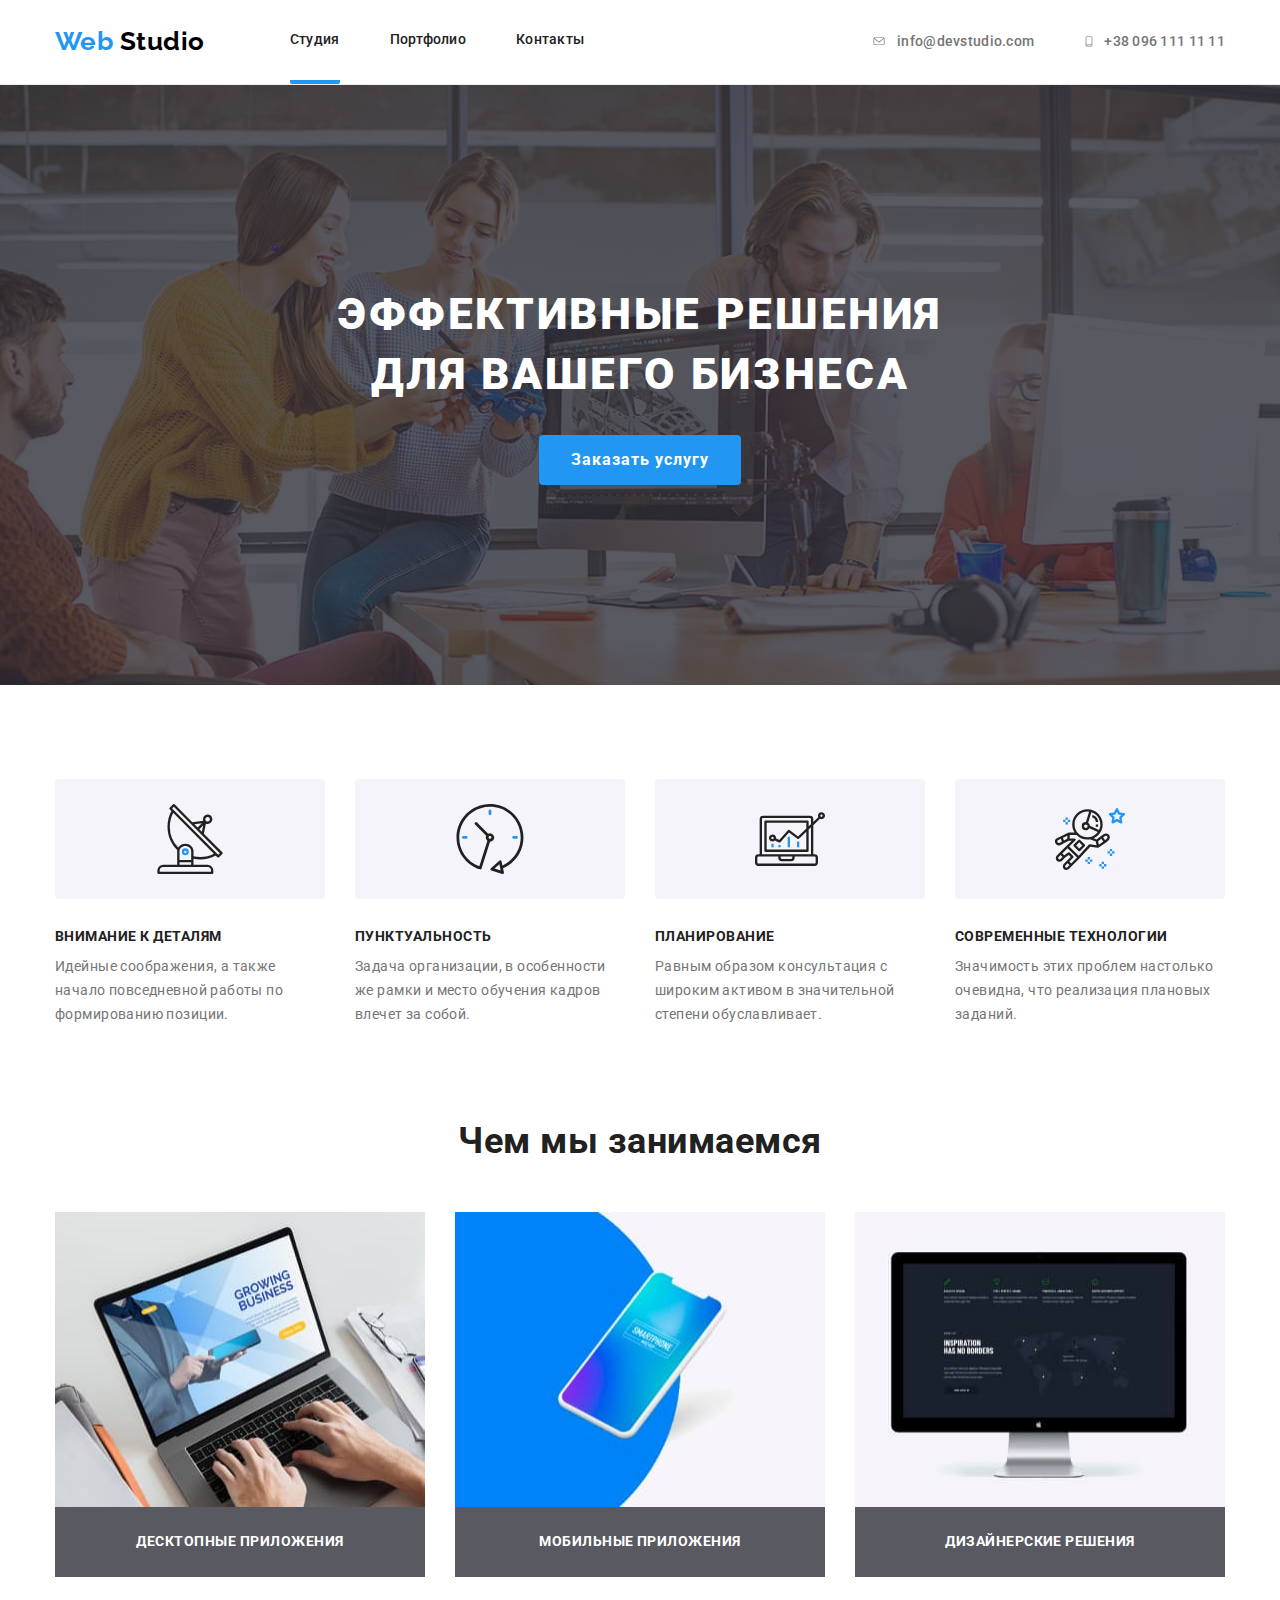
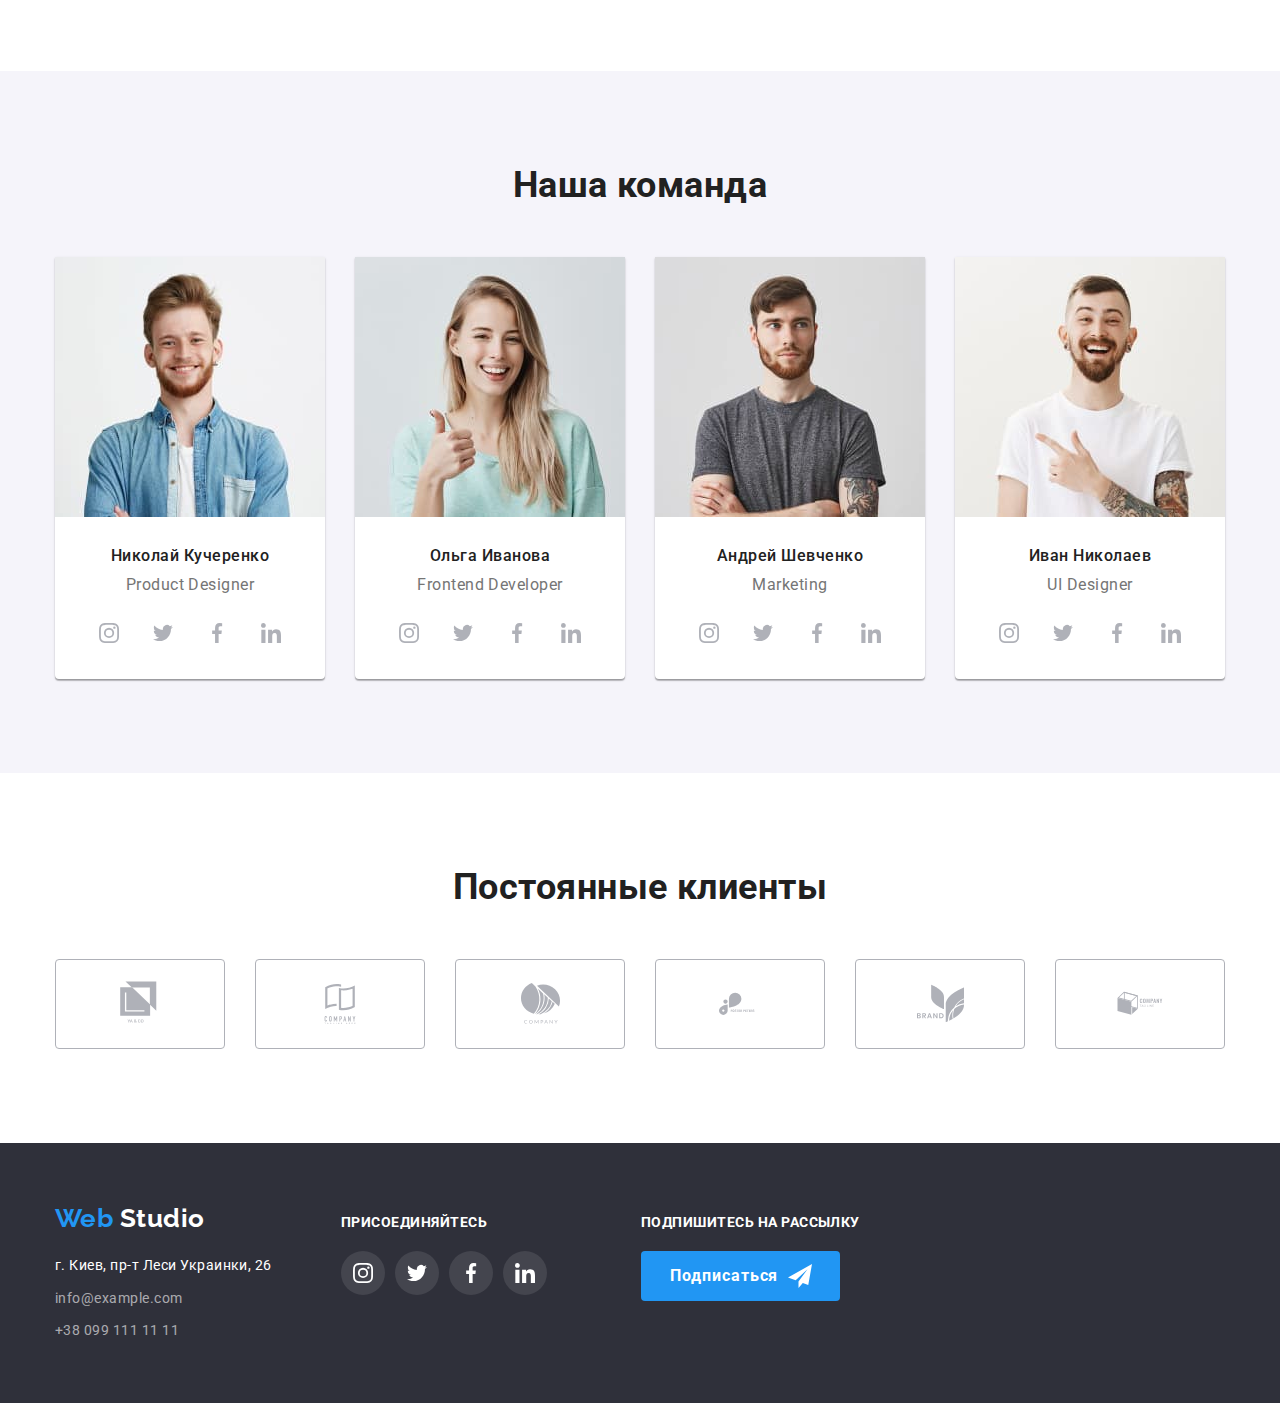
==== index.html @ b4833793 "update hm 4" ====
<!DOCTYPE html>
<html lang="ru">
  <head>
    <meta charset="UTF-8" />
    <meta name="viewport" content="width=device-width, initial-scale=1.0" />
    <title>Web Studio</title>
    <link
      href="https://fonts.googleapis.com/css2?family=Raleway:wght@700&family=Roboto:wght@400;500;700;900&display=swap"
      rel="stylesheet"
    />
    <link
      rel="stylesheet"
      href="https://cdnjs.cloudflare.com/ajax/libs/modern-normalize/0.7.0/modern-normalize.css"
    />
    <link rel="stylesheet" href="./css/styles.css" />
  </head>
  <body>
    <!-- Шапка сайта -->
    <header class="page-header">
      <div class="container">
        <nav class="header-navigation">
          <a class="logo" href="./index.html">
            <span class="logo-text">Web</span> Studio</a
          >
          <ul class="site-nav list">
            <li class="site-nav-item current">
              <a class="link" href="./index.html">Студия</a>
            </li>
            <li class="site-nav-item">
              <a class="link" href="./portfolio.html">Портфолио</a>
            </li>
            <li class="site-nav-item"><a class="link" href="">Контакты</a></li>
          </ul>
        </nav>
        <ul class="contacts list">
          <li class="contacts-item">
            <a class="link" href="mailto:info@devstudio.com"
              ><svg class="contacts-icon" width="16" height="11">
                <use href="./images/sprite.svg#icon-mail"></use>
              </svg>
              info@devstudio.com</a
            >
          </li>
          <li class="contacts-item">
            <a class="link" href="tel:+380961111111">
              <svg class="contacts-icon" width="10" height="15">
                <use href="./images/sprite.svg#icon-smartphone"></use>
              </svg>
              +38 096 111 11 11</a
            >
          </li>
        </ul>
      </div>
    </header>
    <!-- Основное содержание -->
    <main>
      <!-- Блок герой -->
      <div class="hero">
        <section class="section-hero">
          <h1 class="hero-title">
            Эффективные решения<br />
            для вашего бизнеса
          </h1>
          <button class="hero-button button" type="button">
            Заказать услугу
          </button>
        </section>
      </div>
      <!-- Особенности -->
      <section class="features-section section">
        <div class="container">
          <h2 class="visually-hidden">Особенности</h2>
          <ul class="features list">
            <li class="features-item">
              <div class="features-item-box">
                <svg width="70" height="70">
                  <use href="./images/sprite.svg#icon-antenna"></use>
                </svg>
              </div>
              <h3 class="features-title">Внимание к деталям</h3>
              <p class="features-text">
                Идейные соображения, а также начало повседневной работы по
                формированию позиции.
              </p>
            </li>
            <li class="features-item">
              <div class="features-item-box">
                <svg width="70" height="70">
                  <use href="./images/sprite.svg#icon-clock"></use>
                </svg>
              </div>
              <h3 class="features-title">Пунктуальность</h3>
              <p class="features-text">
                Задача организации, в особенности же рамки и место обучения
                кадров влечет за собой.
              </p>
            </li>
            <li class="features-item">
              <div class="features-item-box">
                <svg width="70" height="70">
                  <use href="./images/sprite.svg#icon-diagram"></use>
                </svg>
              </div>
              <h3 class="features-title">Планирование</h3>
              <p class="features-text">
                Равным образом консультация с широким активом в значительной
                степени обуславливает.
              </p>
            </li>
            <li class="features-item">
              <div class="features-item-box">
                <svg width="70" height="70">
                  <use href="./images/sprite.svg#icon-astronaut"></use>
                </svg>
              </div>
              <h3 class="features-title">Современные технологии</h3>
              <p class="features-text">
                Значимость этих проблем настолько очевидна, что реализация
                плановых заданий.
              </p>
            </li>
          </ul>
        </div>
      </section>
      <!-- Чем мы занимаемся -->
      <section class="works-section section">
        <div class="container">
          <h2 class="section-title">Чем мы занимаемся</h2>
          <ul class="works list">
            <li class="works-item">
              <img
                src="./images/main-page/desktop.jpg"
                alt="Десктопные приложения"
                width="370"
                height="295"
              />
              <p class="works-text">Десктопные приложения</p>
            </li>
            <li class="works-item">
              <img
                src="./images/main-page/mobile.jpg"
                alt="Мобильные приложения"
                width="370"
                height="295"
              />
              <p class="works-text">Мобильные приложения</p>
            </li>
            <li class="works-item">
              <img
                src="./images/main-page/design.jpg"
                alt="Дизайнерские решения"
                width="370"
                height="295"
              />
              <p class="works-text">Дизайнерские решения</p>
            </li>
          </ul>
        </div>
      </section>
      <!-- Наша Команда -->
      <section class="team-section section">
        <div class="container">
          <h2 class="section-title">Наша команда</h2>
          <ul class="team list">
            <li class="team-item">
              <img
                class="team-member-photo"
                src="./images/main-page/teamcard-1.jpg"
                alt="Дизайнер продукта"
                width="270"
                height="260"
              />
              <h3 class="team-member-name">Николай Кучеренко</h3>
              <p class="team-member-position">Product Designer</p>
              <ul class="team-member-contact list">
                <li class="team-member-contact-item">
                  <a class="link" href="" aria-label="Ссылка на Instagram"
                    ><svg class="icon">
                      <use href="./images/sprite.svg#icon-instagram"></use>
                    </svg>
                  </a>
                </li>
                <li class="team-member-contact-item">
                  <a class="link" href="" aria-label="Ссылка на Twitter"
                    ><svg class="icon">
                      <use href="./images/sprite.svg#icon-twitter"></use>
                    </svg>
                  </a>
                </li>
                <li class="team-member-contact-item">
                  <a class="link" href="" aria-label="Ссылка на Facebook"
                    ><svg class="icon">
                      <use href="./images/sprite.svg#icon-facebook"></use>
                    </svg>
                  </a>
                </li>
                <li class="team-member-contact-item">
                  <a class="link" href="" aria-label="Ссылка на LinkedIn"
                    ><svg class="icon">
                      <use href="./images/sprite.svg#icon-linkedin"></use>
                    </svg>
                  </a>
                </li>
              </ul>
            </li>
            <li class="team-item">
              <img
                class="team-member-photo"
                src="./images/main-page/teamcard-2.jpg"
                alt="Фронтенд разработчик"
                width="270"
                height="260"
              />
              <h3 class="team-member-name">Ольга Иванова</h3>
              <p class="team-member-position">Frontend Developer</p>
              <ul class="team-member-contact list">
                <li class="team-member-contact-item">
                  <a class="link" href="" aria-label="Ссылка на Instagram"
                    ><svg class="icon">
                      <use href="./images/sprite.svg#icon-instagram"></use>
                    </svg>
                  </a>
                </li>
                <li class="team-member-contact-item">
                  <a class="link" href="" aria-label="Ссылка на Twitter"
                    ><svg class="icon">
                      <use href="./images/sprite.svg#icon-twitter"></use>
                    </svg>
                  </a>
                </li>
                <li class="team-member-contact-item">
                  <a class="link" href="" aria-label="Ссылка на Facebook"
                    ><svg class="icon">
                      <use href="./images/sprite.svg#icon-facebook"></use>
                    </svg>
                  </a>
                </li>
                <li class="team-member-contact-item">
                  <a class="link" href="" aria-label="Ссылка на LinkedIn"
                    ><svg class="icon">
                      <use href="./images/sprite.svg#icon-linkedin"></use>
                    </svg>
                  </a>
                </li>
              </ul>
            </li>
            <li class="team-item">
              <img
                class="team-member-photo"
                src="./images/main-page/teamcard-3.jpg"
                alt="Маркетолог"
                width="270"
                height="260"
              />
              <h3 class="team-member-name">Андрей Шевченко</h3>
              <p class="team-member-position">Marketing</p>
              <ul class="team-member-contact list">
                <li class="team-member-contact-item">
                  <a class="link" href="" aria-label="Ссылка на Instagram"
                    ><svg class="icon">
                      <use href="./images/sprite.svg#icon-instagram"></use>
                    </svg>
                  </a>
                </li>
                <li class="team-member-contact-item">
                  <a class="link" href="" aria-label="Ссылка на Twitter"
                    ><svg class="icon">
                      <use href="./images/sprite.svg#icon-twitter"></use>
                    </svg>
                  </a>
                </li>
                <li class="team-member-contact-item">
                  <a class="link" href="" aria-label="Ссылка на Facebook"
                    ><svg class="icon">
                      <use href="./images/sprite.svg#icon-facebook"></use>
                    </svg>
                  </a>
                </li>
                <li class="team-member-contact-item">
                  <a class="link" href="" aria-label="Ссылка на LinkedIn"
                    ><svg class="icon">
                      <use href="./images/sprite.svg#icon-linkedin"></use>
                    </svg>
                  </a>
                </li>
              </ul>
            </li>
            <li class="team-item">
              <img
                class="team-member-photo"
                src="./images/main-page/teamcard-4.jpg"
                alt="Дизайнер пользовательского интерфейса"
                width="270"
                height="260"
              />
              <h3 class="team-member-name">Иван Николаев</h3>
              <p class="team-member-position">UI Designer</p>
              <ul class="team-member-contact list">
                <li class="team-member-contact-item">
                  <a class="link" href="" aria-label="Ссылка на Instagram"
                    ><svg class="icon">
                      <use href="./images/sprite.svg#icon-instagram"></use>
                    </svg>
                  </a>
                </li>
                <li class="team-member-contact-item">
                  <a class="link" href="" aria-label="Ссылка на Twitter"
                    ><svg class="icon">
                      <use href="./images/sprite.svg#icon-twitter"></use>
                    </svg>
                  </a>
                </li>
                <li class="team-member-contact-item">
                  <a class="link" href="" aria-label="Ссылка на Facebook"
                    ><svg class="icon">
                      <use href="./images/sprite.svg#icon-facebook"></use>
                    </svg>
                  </a>
                </li>
                <li class="team-member-contact-item">
                  <a class="link" href="" aria-label="Ссылка на LinkedIn"
                    ><svg class="icon">
                      <use href="./images/sprite.svg#icon-linkedin"></use>
                    </svg>
                  </a>
                </li>
              </ul>
            </li>
          </ul>
        </div>
      </section>
      <!-- Постоянные клиенты -->
      <section class="customers-section section">
        <div class="container">
          <h2 class="section-title">Постоянные клиенты</h2>
          <ul class="customers list">
            <li class="customers-item">
              <a class="link" href="" aria-label="Ссылка на company1"
                ><div class="customers-item-box">
                  <svg width="44" height="49">
                    <use href="./images/sprite.svg#icon-customer-1"></use>
                  </svg></div
              ></a>
            </li>
            <li class="customers-item">
              <a class="link" href="" aria-label="Ссылка на company2"
                ><div class="customers-item-box">
                  <svg width="40" height="52">
                    <use href="./images/sprite.svg#icon-customer-2"></use>
                  </svg></div
              ></a>
            </li>
            <li class="customers-item">
              <a class="link" href="" aria-label="Ссылка на company3"
                ><div class="customers-item-box">
                  <svg width="41" height="43">
                    <use href="./images/sprite.svg#icon-customer-3"></use>
                  </svg></div
              ></a>
            </li>
            <li class="customers-item">
              <a class="link" href="" aria-label="Ссылка на company4"
                ><div class="customers-item-box">
                  <svg width="80" height="42">
                    <use href="./images/sprite.svg#icon-customer-4"></use>
                  </svg></div
              ></a>
            </li>
            <li class="customers-item">
              <a class="link" href="" aria-label="Ссылка на company5"
                ><div class="customers-item-box">
                  <svg width="59" height="47">
                    <use href="./images/sprite.svg#icon-customer-5"></use>
                  </svg></div
              ></a>
            </li>
            <li class="customers-item">
              <a class="link" href="" aria-label="Ссылка на company6"
                ><div class="customers-item-box">
                  <svg width="88" height="45">
                    <use href="./images/sprite.svg#icon-customer-6"></use>
                  </svg></div
              ></a>
            </li>
          </ul>
        </div>
      </section>
    </main>
    <!-- Футер -->
    <footer class="footer">
      <!-- Контакты -->
      <div class="container">
        <div class="footer-address-box">
          <a class="footer-logo" href="./index.html"
            ><span class="logo-text-web">Web</span>
            <span class="logo-text-studio">Studio</span></a
          >
          <address class="address">
            <span class="address-text">г. Киев, пр-т Леси Украинки, 26</span>
            <a class="address-link" href="mailto:info@example.com"
              >info@example.com</a
            >
            <a class="address-link" href="tel:+380991111111"
              >+38 099 111 11 11</a
            >
          </address>
        </div>
        <!-- Соц. сети -->
        <div class="social-networks-box">
          <b class="subscription">Присоединяйтесь</b>
          <ul class="list">
            <li class="social-networks-item">
              <a class="link" href="" aria-label="Ссылка на Instagram"
                ><svg class="icon">
                  <use href="./images/sprite.svg#icon-footer-instagram"></use>
                </svg>
              </a>
            </li>
            <li class="social-networks-item">
              <a class="link" href="" aria-label="Ссылка на Twitter"
                ><svg class="icon">
                  <use href="./images/sprite.svg#icon-footer-twitter"></use>
                </svg>
              </a>
            </li>
            <li class="social-networks-item">
              <a class="link" href="" aria-label="Ссылка на Facebook"
                ><svg class="icon">
                  <use href="./images/sprite.svg#icon-footer-facebook"></use>
                </svg>
              </a>
            </li>
            <li class="social-networks-item">
              <a class="link" href="" aria-label="Ссылка на LinkedIn"
                ><svg class="icon">
                  <use href="./images/sprite.svg#icon-footer-linkedin"></use>
                </svg>
              </a>
            </li>
          </ul>
        </div>
        <!-- Подписка -->
        <div class="footer-subscription-box">
          <b class="subscription">Подпишитесь на рассылку</b>
          <button class="footer-btn button" type="button">
            Подписаться
            <svg class="icon" width="24" height="24">
              <use href="./images/sprite.svg#icon-footer-button"></use>
            </svg>
          </button>
        </div>
      </div>
    </footer>
  </body>
</html>
---- css/styles.css ----
:root {
  --primary-text-color: #757575;
  --secondary-text-color: #ffffff;
  --accent-color: #2196f3;
  --title-text-color: #212121;
}

html {
  box-sizing: border-box;
}

*,
*::before,
*::after {
  box-sizing: inherit;
}

body {
  background-color: #ffffff;
  color: var(--primary-text-color);
  font-family: 'Roboto', sans-serif;
  letter-spacing: 0.03em;
}

.visually-hidden {
  position: absolute;
  width: 1px;
  height: 1px;
  margin: -1px;
  border: 0;
  padding: 0;

  white-space: nowrap;
  clip-path: inset(100%);
  clip: rect(0 0 0 0);
  overflow: hidden;
}

.list {
  margin: 0;
  padding: 0;
  list-style: none;
}

.container {
  width: 1200px;
  padding-left: 15px;
  padding-right: 15px;
  margin: 0 auto;
}

.button {
  background-color: var(--accent-color);
  color: var(--secondary-text-color);
  font-family: inherit;
  font-weight: 700;
  font-size: 16px;
  line-height: 1.87;
  text-align: center;
  letter-spacing: 0.06em;
  border: none;
  border-radius: 4px;
  cursor: pointer;
}

.button:hover,
.button:focus {
  background-color: #188ce8;
}

/* Header */

.page-header {
  border-bottom: 1px solid #ececec;
}

.page-header .container {
  display: flex;
  align-items: center;
}

.logo {
  margin-right: 85px;

  color: #000000;
  text-decoration: none;
  font-family: 'Raleway', sans-serif;
  font-weight: 700;
  font-size: 26px;
  line-height: 1.2;
}

.logo-text {
  color: var(--accent-color);
}

/* Site nav, Contacts */

.header-navigation {
  display: flex;
  align-items: center;
}

.site-nav {
  display: flex;
}

.site-nav .site-nav-item:not(:last-child) {
  margin-right: 50px;
}

.site-nav .link {
  display: block;
  padding-top: 32px;
  padding-bottom: 32px;

  text-decoration: none;
  color: var(--title-text-color);
  font-weight: 500;
  font-size: 14px;
  line-height: 1.14;
  letter-spacing: 0.02em;
}

.site-nav .site-nav-item.current {
  border-bottom: 4px solid var(--accent-color);
  border-radius: 2px;
}

.contacts {
  display: flex;
  margin-left: auto;
}

.contacts .contacts-item:first-child {
  margin-right: 50px;
}

.contacts .link {
  display: flex;
  align-items: center;

  text-decoration: none;
  color: inherit;
  font-weight: 500;
  font-size: 14px;
  line-height: 1.14;
  letter-spacing: 0.02em;
}

.contacts-icon {
  margin-right: 10px;

  fill: var(--primary-text-color);
}

.contacts .link:hover .contacts-icon,
.contacts .link:focus .contacts-icon {
  fill: var(--accent-color);
}

.site-nav .link:hover,
.site-nav .link:focus,
.contacts .link:hover,
.contacts .link:focus {
  color: var(--accent-color);
}

/* Main */
/* Hero */

.hero {
  max-width: 1600px;
  height: 600px;
  margin: 0 auto;

  background-color: var(--primary-text-color);
  background-image: linear-gradient(
      rgba(47, 48, 58, 0.8),
      rgba(47, 48, 58, 0.8)
    ),
    url('../images/main-page/hero-image.jpg');
  background-size: cover;
  background-repeat: no-repeat;
  background-position: center;
}

.section-hero {
  padding-top: 200px;
  padding-bottom: 280px;

  text-align: center;
}

.hero-title {
  margin-top: 0;
  margin-bottom: 30px;

  color: var(--secondary-text-color);
  font-weight: 900;
  font-size: 44px;
  line-height: 1.36;
  letter-spacing: 0.06em;
  text-transform: uppercase;
}

.hero .hero-button {
  padding: 10px 32px;
}

/* Section title */
.section-title {
  margin-top: 0;
  margin-bottom: 50px;

  color: var(--title-text-color);
  font-weight: 700;
  font-size: 36px;
  line-height: 1.16;
  text-align: center;
}

/* Features */

.features-section {
  padding-top: 94px;
  padding-bottom: 94px;
}

.features {
  display: flex;
}

.features-item:not(:last-child) {
  margin-right: 30px;
}

.features-item-box {
  display: flex;
  justify-content: center;
  align-items: center;
  margin-bottom: 30px;
  width: 270px;
  height: 120px;

  background: #f5f4fa;
  border-radius: 4px;
}

.features-title {
  margin-top: 0;
  margin-bottom: 10px;

  color: var(--title-text-color);
  font-weight: 700;
  font-size: 14px;
  line-height: 1.14;
  text-transform: uppercase;
}

.features-text {
  margin-top: 0;
  margin-bottom: 0;

  font-weight: 400;
  font-size: 14px;
  line-height: 1.71;
  letter-spacing: 0.03em;
}
/* Works */

.works-section {
  padding-bottom: 94px;
}

.works {
  display: flex;
}

.works-item img {
  display: block;
}

.works-item:not(:last-child) {
  margin-right: 30px;
}

.works-text {
  margin: 0;
  padding-top: 27px;
  padding-bottom: 27px;

  background-color: rgba(47, 48, 58, 0.8);
  color: var(--secondary-text-color);
  font-weight: 700;
  font-size: 14px;
  line-height: 1.14;
  text-align: center;
  text-transform: uppercase;
}

/* Team */
.team-section {
  padding-top: 94px;
  padding-bottom: 94px;

  background-color: #f5f4fa;
}

.team {
  display: flex;
}

.team-member-photo {
  display: block;
  margin-bottom: 30px;
}

.team-member-name {
  margin-top: 0;
  margin-bottom: 10px;

  color: var(--title-text-color);
  font-weight: 500;
  font-size: 16px;
  line-height: 1.18;
  text-align: center;
}

.team-member-position {
  margin-top: 0px;
  margin-bottom: 16px;

  font-weight: 400;
  font-size: 16px;
  line-height: 1.18;
  text-align: center;
}

.team-member-contact {
  display: flex;
  padding-left: 32px;
  padding-right: 32px;
  padding-bottom: 24px;
}

.team-member-contact-item {
}

.team-member-contact-item:not(:last-child) {
  margin-right: 10px;
}

.team-member-contact-item .link {
  display: block;
  padding: 12px;
  border-radius: 50%;
}

.team-member-contact-item .icon {
  width: 20px;
  height: 20px;
  vertical-align: middle;
  fill: #afb1b8;
}

.team-item {
  background-color: var(--secondary-text-color);
  box-shadow: 0px 2px 1px rgba(0, 0, 0, 0.2), 0px 1px 1px rgba(0, 0, 0, 0.14),
    0px 1px 3px rgba(0, 0, 0, 0.12);
  border-radius: 0px 0px 4px 4px;
}

.team-item:not(:last-child) {
  margin-right: 30px;
}

.team .link {
  text-decoration: none;
  color: #afb1b8;
}

.team .link:hover,
.team .link:focus {
  background-color: var(--accent-color);
}

.team .link:hover .icon,
.team .link:focus .icon {
  fill: #ffffff;
}

/* Customers */

.customers-section {
  padding-top: 94px;
  padding-bottom: 94px;
}

.customers {
  display: flex;
}

.customers-item-box {
  display: flex;
  justify-content: center;
  align-items: center;

  width: 170px;
  height: 90px;
  border: 1px solid #afb1b8;
  border-radius: 4px;
}

.customers-item-box:hover {
  border: 1px solid var(--accent-color);
  --color3: var(--accent-color);
}

.customers-item:not(:last-child) {
  margin-right: 30px;
}

.customers .link {
  text-decoration: none;
  color: #afb1b8;
}

.customers .link:hover,
.customers .link:focus {
  color: var(--accent-color);
}

/* Footer */
.footer {
  max-width: 1600px;
  margin: 0 auto;

  display: flex;
  padding-top: 60px;
  padding-bottom: 60px;

  background-color: #2f303a;
}

.footer .container {
  display: flex;
  align-items: baseline;
}

.footer-logo {
  text-decoration: none;
  font-family: 'Raleway', sans-serif;
  font-weight: 700;
  font-size: 26px;
  line-height: 1.19;
}

.logo-text-web {
  color: var(--accent-color);
}

.logo-text-studio {
  color: var(--secondary-text-color);
}

/* Address */

.footer-address-box {
  margin-right: 69px;
}

.address {
  margin-top: 20px;
}

.address-text {
  display: block;
  margin-bottom: 9px;

  color: var(--secondary-text-color);
  font-style: normal;
  font-weight: 400;
  font-size: 14px;
  line-height: 1.71;
}

.address-link {
  display: block;

  text-decoration: none;
  color: rgba(255, 255, 255, 0.6);
  font-style: normal;
  font-weight: 400;
  font-size: 14px;
  line-height: 1.71;
}

.address-link:not(:last-child) {
  margin-bottom: 9px;
}

.address-link:hover,
.address-link:focus {
  color: var(--accent-color);
}

/* Social networks */

.social-networks-box {
  margin-right: 94px;
}

.social-networks-box .list {
  display: flex;
  margin-top: 20px;
}

.subscription {
  color: var(--secondary-text-color);
  text-transform: uppercase;
  font-weight: 700;
  font-size: 14px;
  line-height: 1.14;
}

.social-networks-item:not(:last-child) {
  margin-right: 10px;
}

.social-networks-box .icon {
  width: 20px;
  height: 20px;

  fill: #ffffff;
}

.social-networks-box .link {
  display: flex;
  padding: 12px;

  border-radius: 50%;
  background-color: rgba(255, 255, 255, 0.1);
  text-decoration: none;
  color: var(--secondary-text-color);
}

.social-networks-box .link:hover,
.social-networks-box .link:focus {
  background-color: var(--accent-color);
}

.footer-btn {
  display: flex;
  align-items: center;
  margin-top: 20px;
  padding-top: 10px;
  padding-bottom: 10px;
  padding-left: 29px;
  padding-right: 28px;
}

.footer-btn .icon {
  margin-left: 10px;
}

/* Portfolio */

.portfolio-section {
  padding-top: 93px;
  padding-bottom: 94px;
}

.list-filters {
  display: flex;
  justify-content: center;
  margin-bottom: 34px;
}

.list-filters-item:hover,
.list-filters-item:focus {
  box-shadow: 0px 2px 2px rgba(0, 0, 0, 0.12), 0px 1px 2px rgba(0, 0, 0, 0.08),
    0px 3px 1px rgba(0, 0, 0, 0.1);
  border-radius: 4px;
}

.list-filters-item:not(:last-child) {
  margin-right: 8px;
}

.list-filters .list-button {
  padding: 6px 22px;

  color: var(--title-text-color);
  background-color: #f5f4fa;
  font-weight: 500;
  font-size: 16px;
  line-height: 1.62;
  text-align: center;
  letter-spacing: 0.03em;
  border: none;
  border-radius: 4px;
  cursor: pointer;
}

.list-filters .list-button:hover,
.list-filters .list-button:focus {
  color: var(--secondary-text-color);
  background-color: var(--accent-color);
}

/* Projects */

.projects {
  display: flex;
  flex-wrap: wrap;
}

.projects-item {
  width: calc((100% - 60px) / 3);
}

.projects-item:not(:nth-last-child(-n + 3)) {
  margin-bottom: 30px;
}

.projects-item:not(:nth-child(3n)) {
  margin-right: 30px;
}

.projects-item:hover {
  box-shadow: 1px 4px 6px rgba(0, 0, 0, 0.16), 0px 4px 4px rgba(0, 0, 0, 0.06),
    0px 1px 1px rgba(0, 0, 0, 0.12);
}

.projects-box {
  padding-top: 20px;

  border-left: 1px solid #eeeeee;
  border-right: 1px solid #eeeeee;
  border-bottom: 1px solid #eeeeee;
}

.projects-link {
  text-decoration: none;
  color: inherit;
}

.projects-link img {
  display: block;
}

.projects-title {
  margin: 0;
  margin-bottom: 4px;
  padding-left: 24px;
  padding-right: 24px;

  color: var(--title-text-color);
  font-weight: 700;
  font-size: 18px;
  line-height: 2;
  letter-spacing: 0.06em;
}

.projects-type {
  margin: 0;
  padding-left: 24px;
  padding-right: 24px;
  padding-bottom: 20px;

  font-weight: 400;
  font-size: 16px;
  line-height: 1.87;
}

/* .project-description {
  margin: 0;

  background-color: var(--accent-color);
  color: var(--secondary-text-color);
  font-weight: 400;
  font-size: 18px;
  line-height: 1.55;
} */
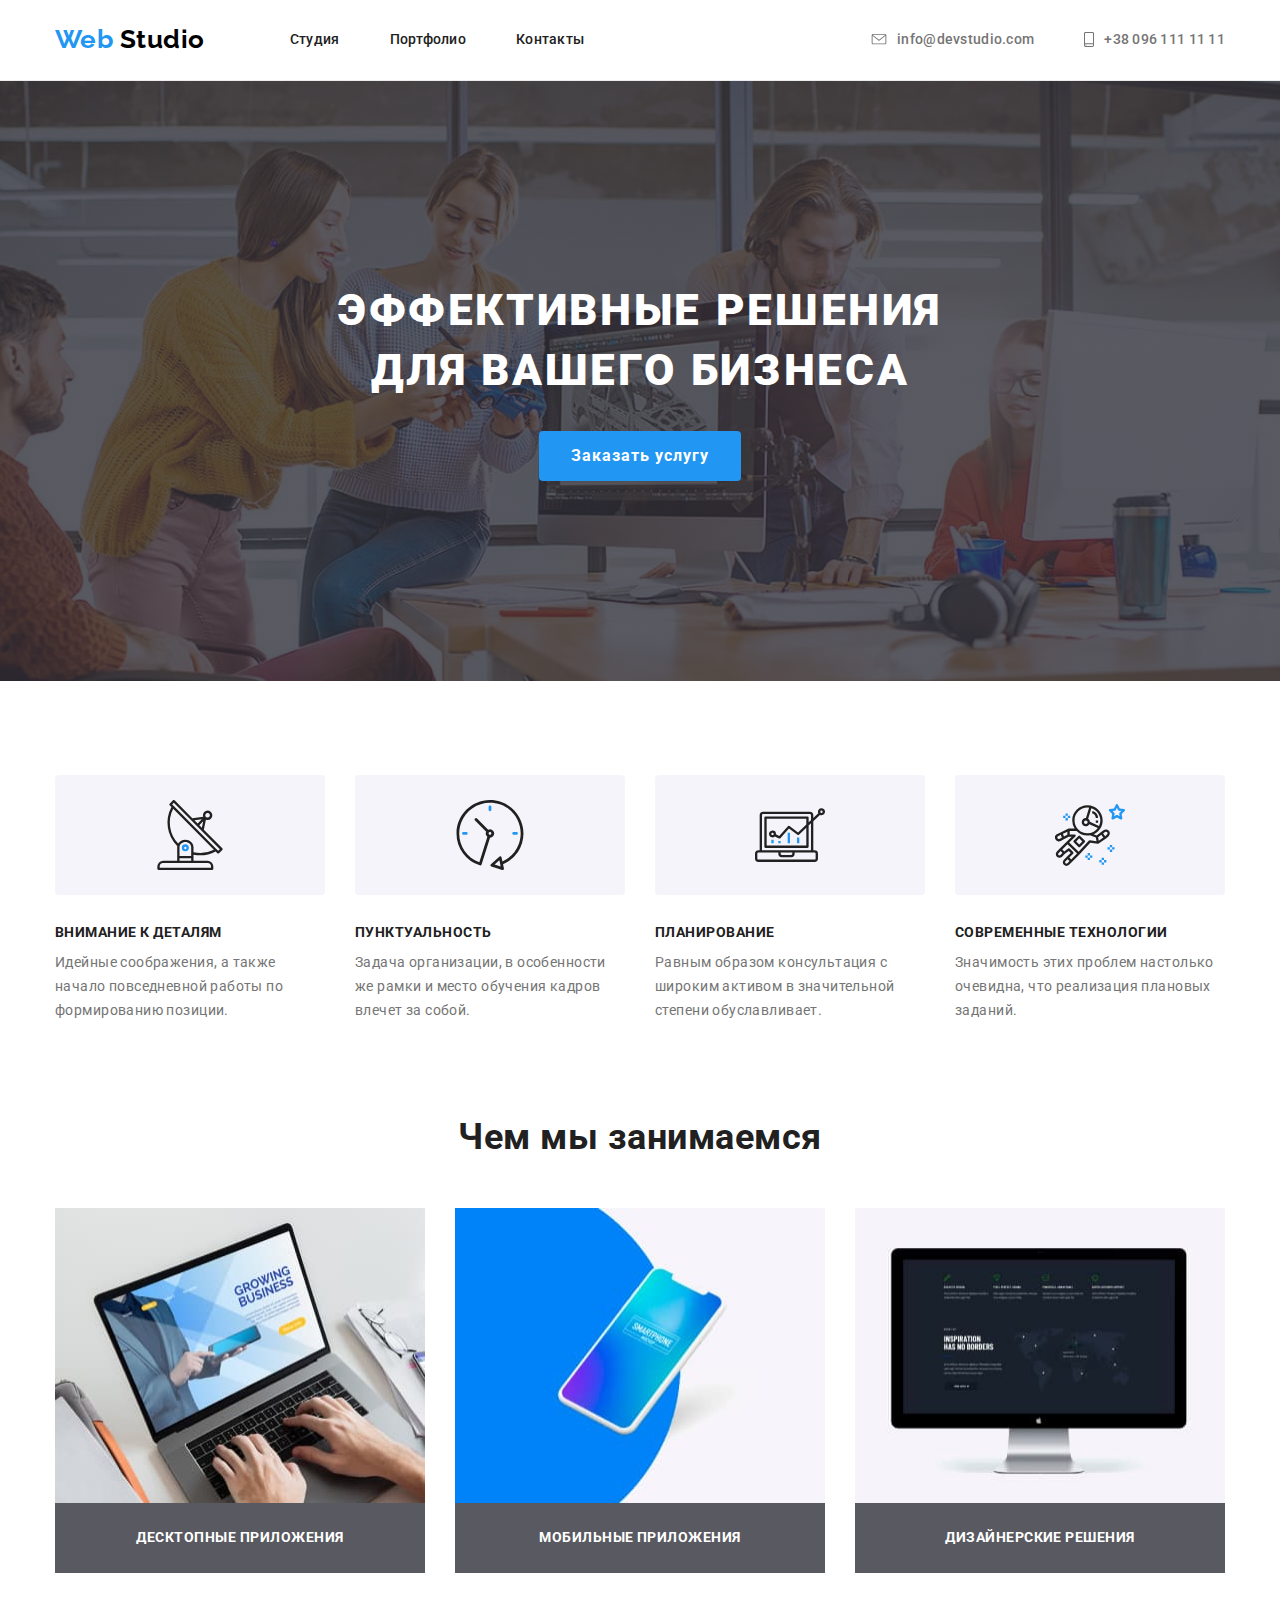
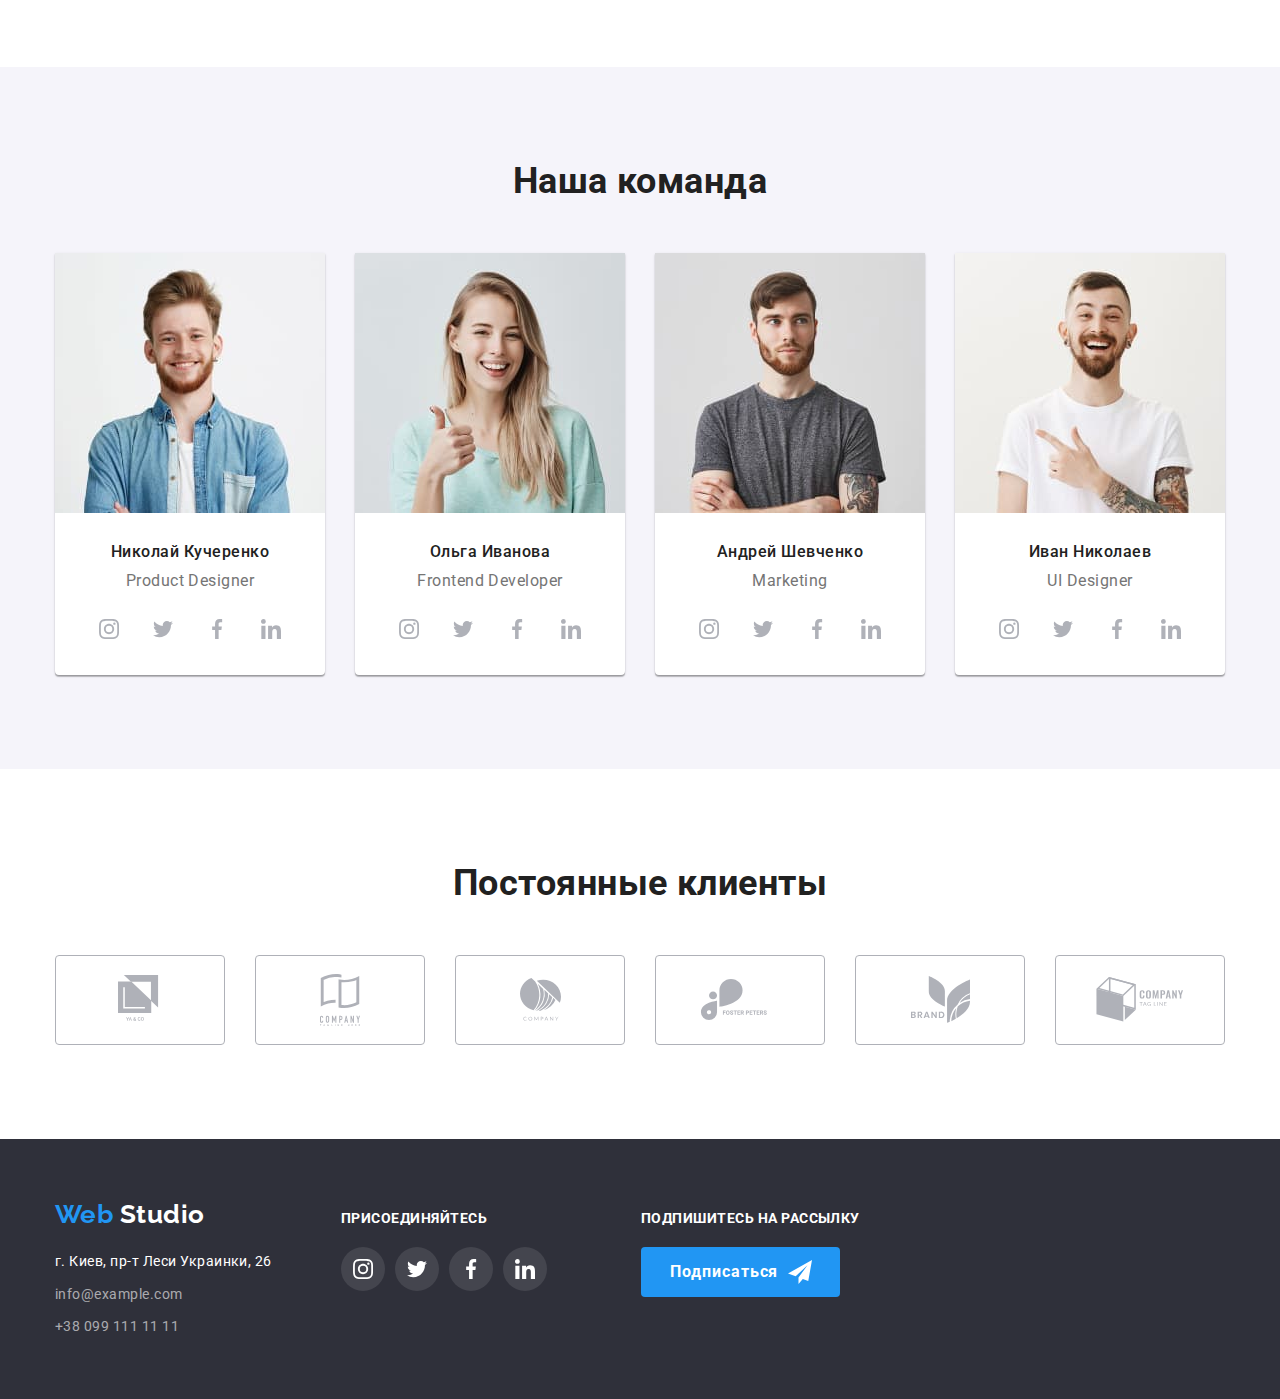
==== commit 7cd69f48: "update" ====
--- a/index.html
+++ b/index.html
@@ -23,7 +23,7 @@
             <span class="logo-text">Web</span> Studio</a
           >
           <ul class="site-nav list">
-            <li class="site-nav-item current">
+            <li class="site-nav-item">
               <a class="link" href="./index.html">Студия</a>
             </li>
             <li class="site-nav-item">
--- a/css/styles.css
+++ b/css/styles.css
@@ -122,11 +122,6 @@
   letter-spacing: 0.02em;
 }
 
-.site-nav .site-nav-item.current {
-  border-bottom: 4px solid var(--accent-color);
-  border-radius: 2px;
-}
-
 .contacts {
   display: flex;
   margin-left: auto;
@@ -139,6 +134,8 @@
 .contacts .link {
   display: flex;
   align-items: center;
+  padding-top: 32px;
+  padding-bottom: 32px;
 
   text-decoration: none;
   color: inherit;
@@ -410,6 +407,7 @@
   height: 90px;
   border: 1px solid #afb1b8;
   border-radius: 4px;
+  fill: currentColor;
 }
 
 .customers-item-box:hover {
